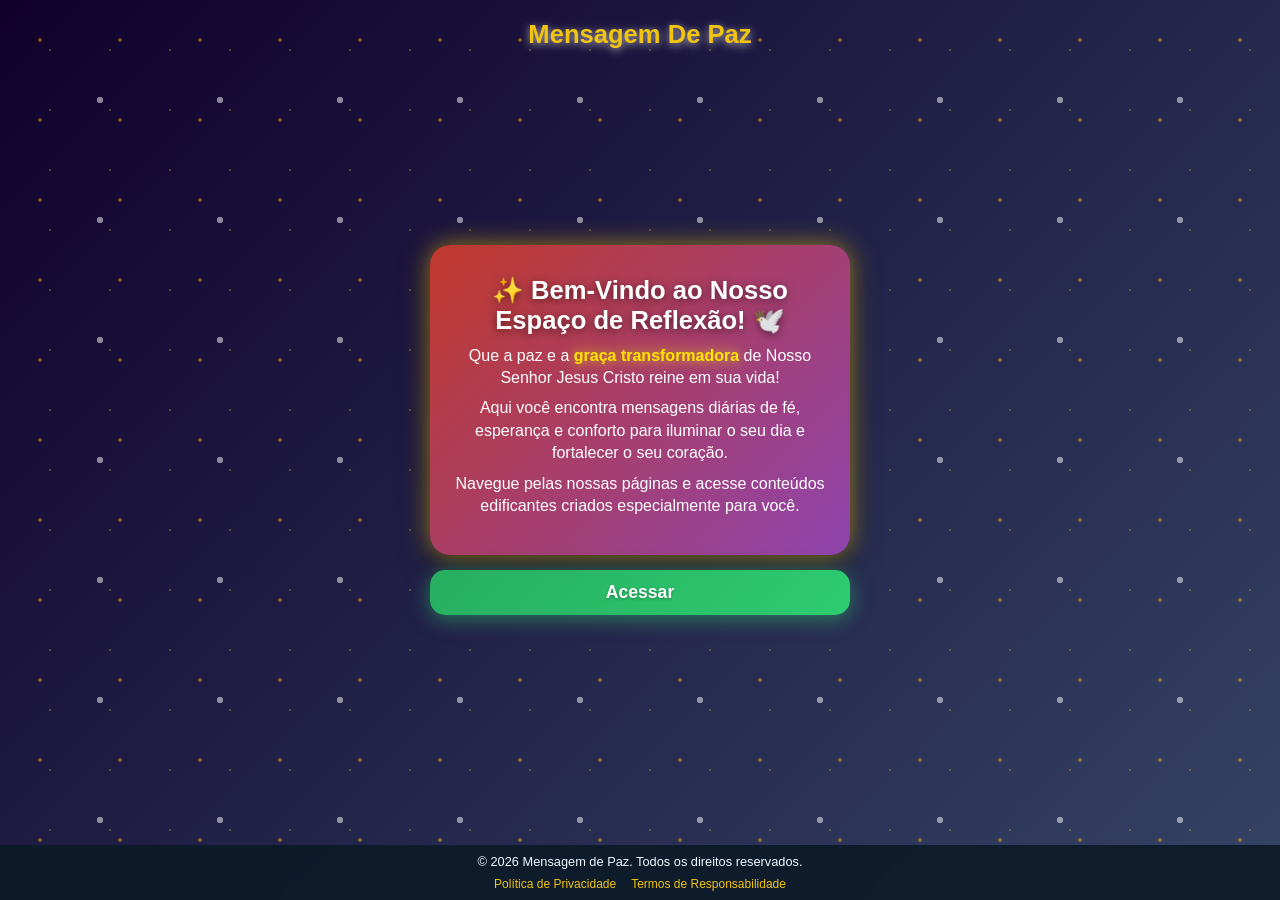
==== index.html @ f3dfa903 "Add files via upload" ====
<!DOCTYPE html>
<html lang="pt-br">
<head>
    <meta charset="UTF-8">
    <meta name="viewport" content="width=device-width, initial-scale=1.0">
    
    <!-- SEO e Indexação para o Google -->
    <meta name="description" content="Mensagem de Paz - Encontre palavras de conforto, esperança e reflexão para o seu coração. Acesse agora!">
    <link rel="canonical" href="https://SEU-DOMINIO-AQUI.com/index.html">
    
    <link rel="stylesheet" href="Mensagem.css">
    <title>Mensagem De Paz - Bem-Vindo!</title>
</head>
<body>
    
    <header>
        <h1>Mensagem De Paz</h1>
    </header>

    <!-- Luzes animadas de fundo -->
    <div class="luzes"></div>

    <!-- Conteúdo Principal -->
    <main class="container">
        <div class="card">
            <h2>✨ Bem-Vindo ao Nosso Espaço de Reflexão! 🕊️</h2>
            <p>Que a paz e a <span class="destaque">graça transformadora</span> de Nosso Senhor Jesus Cristo reine em sua vida!</p>
            <p>Aqui você encontra mensagens diárias de fé, esperança e conforto para iluminar o seu dia e fortalecer o seu coração.</p>
            <p>Navegue pelas nossas páginas e acesse conteúdos edificantes criados especialmente para você.</p>
        </div>
        
        <div class="home">
            <a href="home.html">
                <h3>Acessar </h3>
            </a>
        </div>
    </main>

    <!-- Rodapé obrigatório para conformidade do Google/AdSense -->
    <footer>
        <div class="rodape-conteudo">
            <div class="rodape-coluna">
                <p>&copy; 2026 Mensagem de Paz. Todos os direitos reservados.</p>
                <ul>
                    <li><a href="privacidade.html">Política de Privacidade</a></li>
                    <li><a href="termos.html">Termos de Responsabilidade</a></li>
                </ul>
            </div>
        </div>
    </footer>

</body>
</html>
---- Mensagem.css ----
/* --- Reset Global para evitar estouros de tela --- */
* {
    box-sizing: border-box;
}

/* Fundo dinâmico com gradiente a mover-se */
body {
    background: linear-gradient(-45deg, #0d1b2a, #1b263b, #415a77, #10002b);
    background-size: 400% 400%;
    animation: moverFundo 10s ease infinite;
    color: #ffffff;
    font-family: 'Segoe UI', Tahoma, Geneva, Verdana, sans-serif;
    display: flex;
    flex-direction: column;
    justify-content: center;
    align-items: center;
    min-height: 100vh;
    margin: 0;
    overflow-x: hidden; /* TRAVA A BARRA HORIZONTAL (lados) */
    position: relative;
    padding-bottom: 70px; /* Dá espaço para o rodapé não colar no conteúdo em telas pequenas */
}

header {
    position: absolute;
    top: 15px;
    left: 0;
    width: 100%;
    text-align: center;
    z-index: 20;
}

header h1 {
    font-size: 1.6rem;
    color: #f1c40f;
    text-shadow: 0 2px 8px rgba(250, 248, 248, 0.7);
    margin: 5px;
}

/* Animação do gradiente de fundo */
@keyframes moverFundo {
    0% { background-position: 0% 50%; }
    50% { background-position: 100% 50%; }
    100% { background-position: 0% 50%; }
}

/* Efeito de luzes e brilhos a moverem-se */
.luzes {
    position: fixed; /* Mudado de absolute para fixed para travar na tela */
    width: 100vw;
    height: 100vh;
    top: 0;
    left: 0;
    background-image: 
        radial-gradient(circle, rgba(255, 215, 0, 0.4) 2px, transparent 2px),
        radial-gradient(circle, rgba(255, 255, 255, 0.5) 3px, transparent 3px),
        radial-gradient(circle, rgba(241, 196, 15, 0.3) 1px, transparent 1px);
    background-size: 80px 80px, 120px 120px, 60px 60px;
    background-position: 0 0, 40px 40px, 20px 20px;
    animation: moverLuzes 12s linear infinite;
    pointer-events: none;
    z-index: 1;
}

/* Animação do movimento das luzes */
@keyframes moverLuzes {
    0% { transform: translateY(0) rotate(0deg); }
    100% { transform: translateY(-120px) rotate(5deg); }
}

.container {
    position: relative;
    z-index: 10;
    width: 90%;
    max-width: 420px;
    display: flex;
    flex-direction: column;
    gap: 15px;
    margin-top: 50px;
    margin-bottom: 20px;
}

/* Cartão com brilho pulsante */
.card {
    background: linear-gradient(135deg, #c0392b, #8e44ad);
    padding: 30px 20px;
    border-radius: 20px;
    text-align: center;
    box-shadow: 0 0 25px rgba(241, 196, 15, 0.6), 0 10px 30px rgba(0, 0, 0, 0.5);
    width: 100%;
    animation: pulsarBrilho 3s ease-in-out infinite alternate;
}

/* Destaque mais vibrante para a frase impactante */
.card p .destaque {
    color: #ffe600;
    font-weight: 700;
    text-shadow: 0 0 12px rgba(255, 230, 0, 0.8);
    transition: color 0.3s ease;
}

.card p .destaque:hover {
    color: #ffffff;
}

/* Animação de brilho suave no contorno do cartão */
@keyframes pulsarBrilho {
    0% { box-shadow: 0 0 15px rgba(241, 196, 15, 0.4); }
    100% { box-shadow: 0 0 35px rgba(241, 196, 15, 0.9), 0 0 15px rgba(255, 255, 255, 0.6); }
}

.card h2 {
    font-size: 1.6rem;
    margin-top: 0;
    margin-bottom: 10px;
    text-shadow: 0 2px 8px rgba(0, 0, 0, 0.5);
}

p {
    font-size: 1rem;
    line-height: 1.4;
    margin: 8px 0;
}

/* Bloco do Botão Home */
.home {
    display: flex;
    justify-content: center;
    align-items: center;
    width: 100%;
    background: linear-gradient(135deg, #27ae60, #2ecc71);    
    border-radius: 15px;  
    box-shadow: 0 4px 20px rgba(46, 204, 113, 0.5);
    transition: transform 0.2s, background-color 0.2s, box-shadow 0.2s; 
    animation: pulsarBotao 2s infinite alternate;
}

@keyframes pulsarBotao {
    0% { transform: scale(1); box-shadow: 0 4px 15px rgba(46, 204, 113, 0.4); }
    100% { transform: scale(1.02); box-shadow: 0 6px 25px rgba(46, 204, 113, 0.8); }
}

.home:hover {
    background: linear-gradient(135deg, #2ecc71, #27ae60);
    transform: scale(1.05);
}

.home a {
    text-decoration: none; 
    color: #ffffff;
    width: 100%;
    padding: 12px;
    text-align: center;
    display: block;
}

.home h3 {
    margin: 0;
    color: #ffffff;
    font-size: 1.1rem;
    text-shadow: 0 1px 3px rgba(0, 0, 0, 0.3);
}

/* --- Rodapé Fixo Discreto na Base --- */
footer {
    position: absolute;
    bottom: 0;
    left: 0;
    width: 100%;
    background-color: rgba(13, 27, 42, 0.95);
    backdrop-filter: blur(5px);
    z-index: 20;
    padding: 8px 0;
}

.rodape-conteudo {
    display: flex;
    justify-content: center;
    text-align: center;
}

.rodape-coluna p {
    color: aliceblue;
    font-size: 0.8rem;
    margin: 0 0 3px 0;
}

.rodape-coluna ul {
    list-style: none;
    padding: 0;
    margin: 0;
    display: flex;
    gap: 15px;
    justify-content: center;
}

.rodape-coluna li a {
    text-decoration: none;
    color: #f1c40f;
    font-size: 0.75rem;
    transition: color 0.2s;
}

.rodape-coluna li a:hover {
    color: #ffffff;
    text-decoration: underline;
}

/* --- Responsividade --- */
@media (max-width: 768px) {
    .card {
        padding: 20px 15px;
    }
    
    .card h2 {
        font-size: 1.4rem;
    }

    p {
        font-size: 0.95rem;
    }

    .rodape-coluna ul {
        gap: 10px;
    }
}
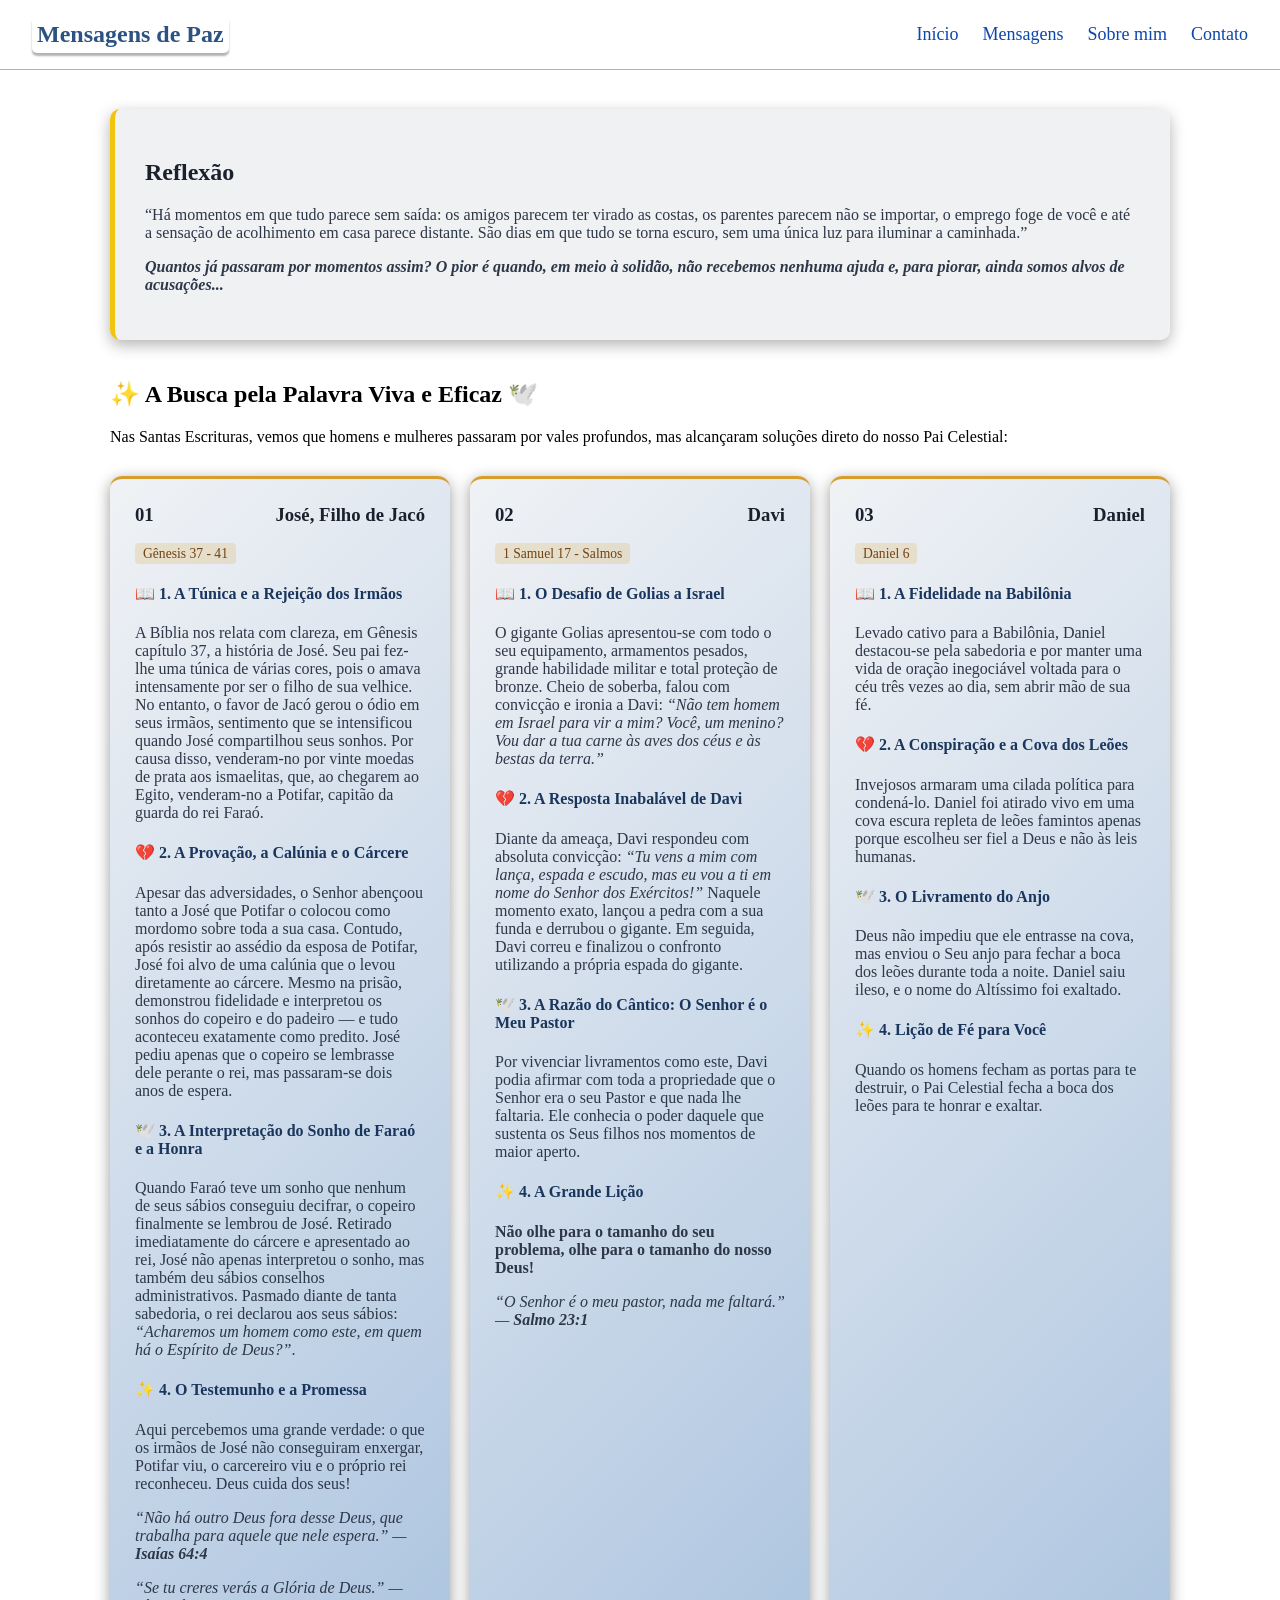
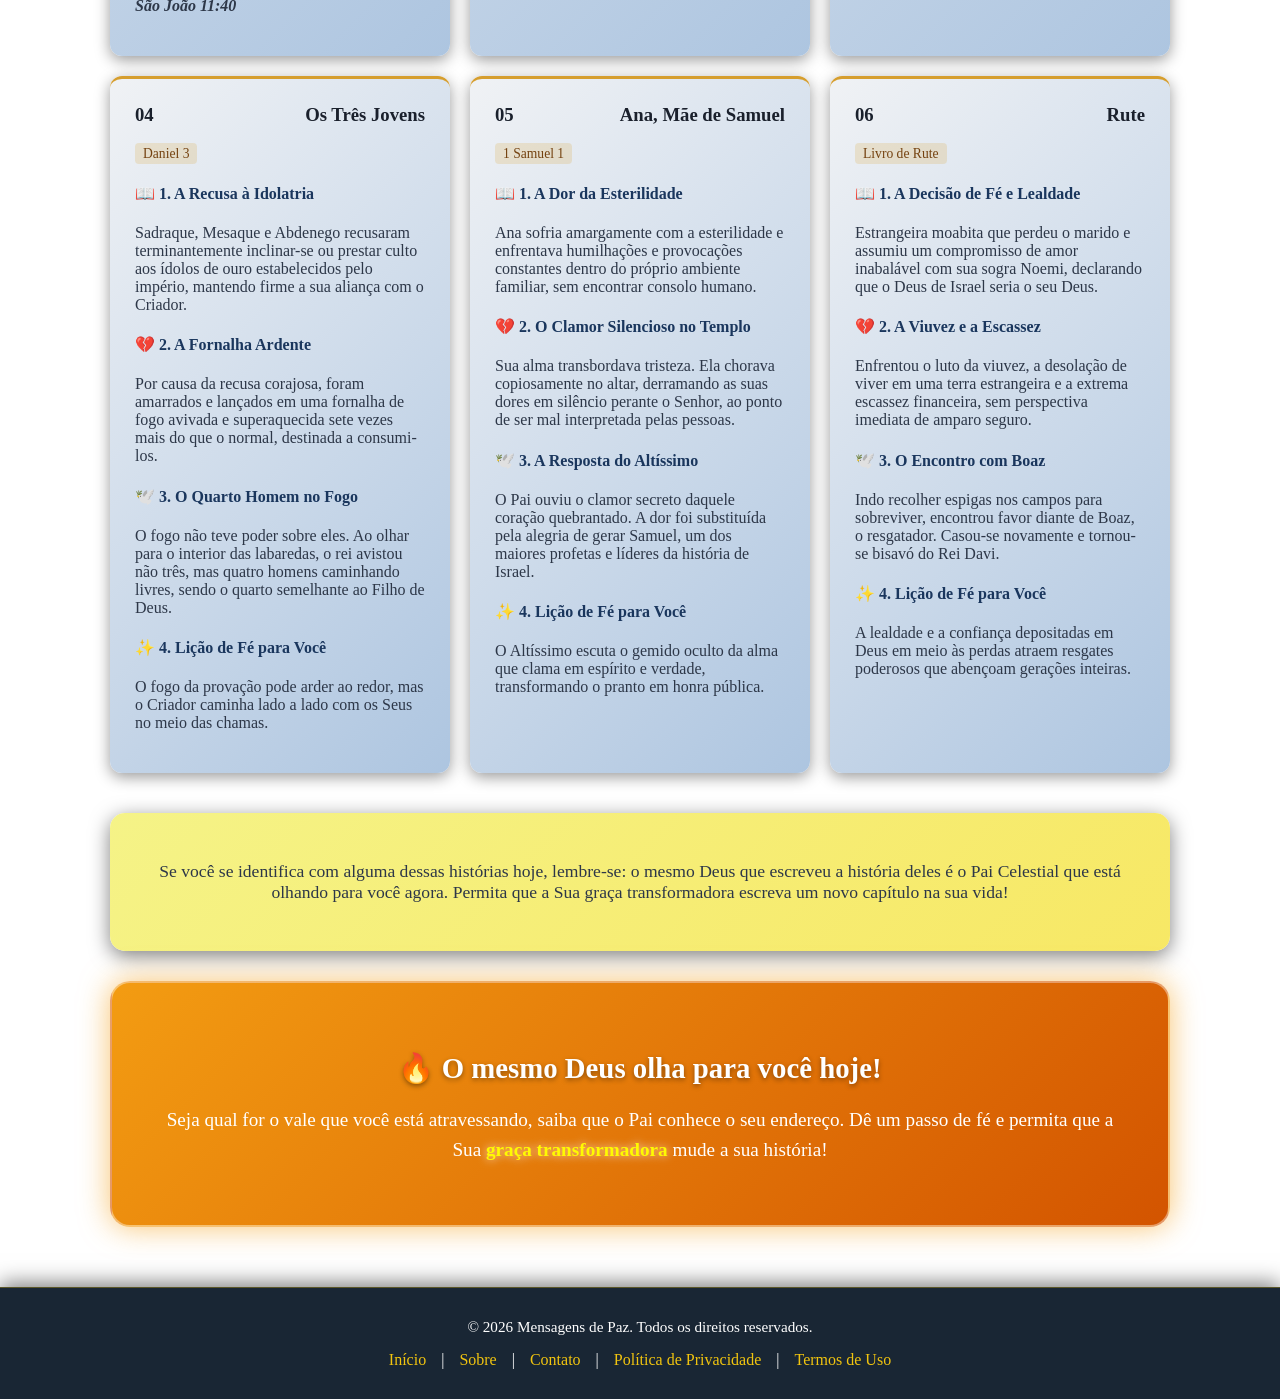
==== commit 09d552a3: "Add files via upload" ====
--- a/index.html
+++ b/index.html
@@ -3,49 +3,255 @@
 <head>
     <meta charset="UTF-8">
     <meta name="viewport" content="width=device-width, initial-scale=1.0">
+    <!-- Meta Descrição (Aparece nos resultados do Google) -->
+    <meta name="description" content="Mensagens de paz, fé e esperança baseadas em histórias bíblicas de superação como José, Davi, Rute e Daniel.">
+    <link rel="canonical" href="https://SEU-DOMINIO-AQUI.com/home.html">
+    <!-- Autor e Palavras-chave -->
+    <meta name="author" content="Mensagem de Paz">
+    <meta name="robots" content="index, follow">
     
-    <!-- SEO e Indexação para o Google -->
-    <meta name="description" content="Mensagem de Paz - Encontre palavras de conforto, esperança e reflexão para o seu coração. Acesse agora!">
-    <link rel="canonical" href="https://SEU-DOMINIO-AQUI.com/index.html">
-    
-    <link rel="stylesheet" href="Mensagem.css">
-    <title>Mensagem De Paz - Bem-Vindo!</title>
+    <link rel="stylesheet" href="home.css">
+    <title>Mensagens de Paz e Esperança | Estudo Bíblico</title>
 </head>
 <body>
-    
-    <header>
-        <h1>Mensagem De Paz</h1>
+
+    <!-- Cabeçalho -->
+    <header class="header-paz">
+        <div class="logo">
+            <h1>Mensagens de Paz</h1>
+        </div>
+        <nav>
+            <menu>
+                <li><a href="home.html">Início</a></li>
+                <li><a href="#mensagens">Mensagens</a></li>
+                <li><a href="sobre.html">Sobre mim</a></li>
+                <li><a href="contato.html">Contato</a></li>
+            </menu>
+        </nav>
     </header>
 
-    <!-- Luzes animadas de fundo -->
-    <div class="luzes"></div>
-
-    <!-- Conteúdo Principal -->
     <main class="container">
-        <div class="card">
-            <h2>✨ Bem-Vindo ao Nosso Espaço de Reflexão! 🕊️</h2>
-            <p>Que a paz e a <span class="destaque">graça transformadora</span> de Nosso Senhor Jesus Cristo reine em sua vida!</p>
-            <p>Aqui você encontra mensagens diárias de fé, esperança e conforto para iluminar o seu dia e fortalecer o seu coração.</p>
-            <p>Navegue pelas nossas páginas e acesse conteúdos edificantes criados especialmente para você.</p>
-        </div>
-        
-        <div class="home">
-            <a href="home.html">
-                <h3>Acessar </h3>
-            </a>
-        </div>
+        <!-- Seção de Introdução (O Desabafo / Realidade) -->
+        <section class="secao-introducao" id="inicio">
+            <div class="card-intro">
+                <h2>Reflexão</h2>
+                <p>“Há momentos em que tudo parece sem saída: os amigos parecem ter virado as costas, os parentes parecem não se importar, o emprego foge de você e até a sensação de acolhimento em casa parece distante. São dias em que tudo se torna escuro, sem uma única luz para iluminar a caminhada.”</p>
+                <p class="pergunta-destaque">Quantos já passaram por momentos assim? O pior é quando, em meio à solidão, não recebemos nenhuma ajuda e, para piorar, ainda somos alvos de acusações...</p>
+            </div>
+        </section>
+
+        <!-- Seção do Corpo da Mensagem (A Busca pela Palavra) -->
+        <section class="secao-corpo" id="mensagens">
+            <div class="titulo-corpo">
+                <h2>✨ A Busca pela Palavra Viva e Eficaz 🕊️</h2>
+                <p>Nas Santas Escrituras, vemos que homens e mulheres passaram por vales profundos, mas alcançaram soluções direto do nosso Pai Celestial:</p>
+            </div>
+
+            <!-- Grid para organizar os cards lado a lado -->
+            <div class="cards-grid">
+                
+                <!-- Card 1: José -->
+                <article class="card-biblia">
+                    <div class="card-header">
+                        <h3><span class="numero-card">01</span> José, Filho de Jacó</h3>
+                        <span class="tag-biblia">Gênesis 37 - 41</span>
+                    </div>
+
+                    <div class="card-bloco historia">
+                        <h4>📖 1. A Túnica e a Rejeição dos Irmãos</h4>
+                        <p>A Bíblia nos relata com clareza, em Gênesis capítulo 37, a história de José. Seu pai fez-lhe uma túnica de várias cores, pois o amava intensamente por ser o filho de sua velhice. No entanto, o favor de Jacó gerou o ódio em seus irmãos, sentimento que se intensificou quando José compartilhou seus sonhos. Por causa disso, venderam-no por vinte moedas de prata aos ismaelitas, que, ao chegarem ao Egito, venderam-no a Potifar, capitão da guarda do rei Faraó.</p>
+                    </div>
+
+                    <div class="card-bloco dor">
+                        <h4>💔 2. A Provação, a Calúnia e o Cárcere</h4>
+                        <p>Apesar das adversidades, o Senhor abençoou tanto a José que Potifar o colocou como mordomo sobre toda a sua casa. Contudo, após resistir ao assédio da esposa de Potifar, José foi alvo de uma calúnia que o levou diretamente ao cárcere. Mesmo na prisão, demonstrou fidelidade e interpretou os sonhos do copeiro e do padeiro — e tudo aconteceu exatamente como predito. José pediu apenas que o copeiro se lembrasse dele perante o rei, mas passaram-se dois anos de espera.</p>
+                    </div>
+
+                    <div class="card-bloco solucao">
+                        <h4>🕊️ 3. A Interpretação do Sonho de Faraó e a Honra</h4>
+                        <p>Quando Faraó teve um sonho que nenhum de seus sábios conseguiu decifrar, o copeiro finalmente se lembrou de José. Retirado imediatamente do cárcere e apresentado ao rei, José não apenas interpretou o sonho, mas também deu sábios conselhos administrativos. Pasmado diante de tanta sabedoria, o rei declarou aos seus sábios: <em>“Acharemos um homem como este, em quem há o Espírito de Deus?”</em>.</p>
+                    </div>
+
+                    <div class="card-bloco licao">
+                        <h4>✨ 4. O Testemunho e a Promessa</h4>
+                        <p>Aqui percebemos uma grande verdade: o que os irmãos de José não conseguiram enxergar, Potifar viu, o carcereiro viu e o próprio rei reconheceu. Deus cuida dos seus!</p>
+                        <div class="versiculos-destaque" style="margin-top: 12px; font-style: italic; color: #f1c40f;">
+                            <p>“Não há outro Deus fora desse Deus, que trabalha para aquele que nele espera.” — <strong>Isaías 64:4</strong></p>
+                            <p style="margin-top: 6px;">“Se tu creres verás a Glória de Deus.” — <strong>São João 11:40</strong></p>
+                        </div>
+                    </div>
+                </article>
+
+                <!-- Card 2: Davi -->
+                <article class="card-biblia">
+                    <div class="card-header">
+                        <h3><span class="numero-card">02</span> Davi</h3>
+                        <span class="tag-biblia">1 Samuel 17 - Salmos</span>
+                    </div>
+
+                    <div class="card-bloco historia">
+                        <h4>📖 1. O Desafio de Golias a Israel</h4>
+                        <p>O gigante Golias apresentou-se com todo o seu equipamento, armamentos pesados, grande habilidade militar e total proteção de bronze. Cheio de soberba, falou com convicção e ironia a Davi: <em>“Não tem homem em Israel para vir a mim? Você, um menino? Vou dar a tua carne às aves dos céus e às bestas da terra.”</em></p>
+                    </div>
+
+                    <div class="card-bloco dor">
+                        <h4>💔 2. A Resposta Inabalável de Davi</h4>
+                        <p>Diante da ameaça, Davi respondeu com absoluta convicção: <em>“Tu vens a mim com lança, espada e escudo, mas eu vou a ti em nome do Senhor dos Exércitos!”</em> Naquele momento exato, lançou a pedra com a sua funda e derrubou o gigante. Em seguida, Davi correu e finalizou o confronto utilizando a própria espada do gigante.</p>
+                    </div>
+
+                    <div class="card-bloco solucao">
+                        <h4>🕊️ 3. A Razão do Cântico: O Senhor é o Meu Pastor</h4>
+                        <p>Por vivenciar livramentos como este, Davi podia afirmar com toda a propriedade que o Senhor era o seu Pastor e que nada lhe faltaria. Ele conhecia o poder daquele que sustenta os Seus filhos nos momentos de maior aperto.</p>
+                    </div>
+
+                    <div class="card-bloco licao">
+                        <h4>✨ 4. A Grande Lição</h4>
+                        <p><strong>Não olhe para o tamanho do seu problema, olhe para o tamanho do nosso Deus!</strong></p>
+                        <div class="versiculos-destaque" style="margin-top: 12px; font-style: italic; color: #f1c40f;">
+                            <p>“O Senhor é o meu pastor, nada me faltará.” — <strong>Salmo 23:1</strong></p>
+                        </div>
+                    </div>
+                </article>
+
+                <!-- Card 3: Daniel -->
+                <article class="card-biblia">
+                    <div class="card-header">
+                        <h3><span class="numero-card">03</span> Daniel</h3>
+                        <span class="tag-biblia">Daniel 6</span>
+                    </div>
+
+                    <div class="card-bloco historia">
+                        <h4>📖 1. A Fidelidade na Babilônia</h4>
+                        <p>Levado cativo para a Babilônia, Daniel destacou-se pela sabedoria e por manter uma vida de oração inegociável voltada para o céu três vezes ao dia, sem abrir mão de sua fé.</p>
+                    </div>
+
+                    <div class="card-bloco dor">
+                        <h4>💔 2. A Conspiração e a Cova dos Leões</h4>
+                        <p>Invejosos armaram uma cilada política para condená-lo. Daniel foi atirado vivo em uma cova escura repleta de leões famintos apenas porque escolheu ser fiel a Deus e não às leis humanas.</p>
+                    </div>
+
+                    <div class="card-bloco solucao">
+                        <h4>🕊️ 3. O Livramento do Anjo</h4>
+                        <p>Deus não impediu que ele entrasse na cova, mas enviou o Seu anjo para fechar a boca dos leões durante toda a noite. Daniel saiu ileso, e o nome do Altíssimo foi exaltado.</p>
+                    </div>
+
+                    <div class="card-bloco licao">
+                        <h4>✨ 4. Lição de Fé para Você</h4>
+                        <p>Quando os homens fecham as portas para te destruir, o Pai Celestial fecha a boca dos leões para te honrar e exaltar.</p>
+                    </div>
+                </article>
+
+                <!-- Card 4: Os Três Jovens -->
+                <article class="card-biblia">
+                    <div class="card-header">
+                        <h3><span class="numero-card">04</span> Os Três Jovens</h3>
+                        <span class="tag-biblia">Daniel 3</span>
+                    </div>
+
+                    <div class="card-bloco historia">
+                        <h4>📖 1. A Recusa à Idolatria</h4>
+                        <p>Sadraque, Mesaque e Abdenego recusaram terminantemente inclinar-se ou prestar culto aos ídolos de ouro estabelecidos pelo império, mantendo firme a sua aliança com o Criador.</p>
+                    </div>
+
+                    <div class="card-bloco dor">
+                        <h4>💔 2. A Fornalha Ardente</h4>
+                        <p>Por causa da recusa corajosa, foram amarrados e lançados em uma fornalha de fogo avivada e superaquecida sete vezes mais do que o normal, destinada a consumi-los.</p>
+                    </div>
+
+                    <div class="card-bloco solucao">
+                        <h4>🕊️ 3. O Quarto Homem no Fogo</h4>
+                        <p>O fogo não teve poder sobre eles. Ao olhar para o interior das labaredas, o rei avistou não três, mas quatro homens caminhando livres, sendo o quarto semelhante ao Filho de Deus.</p>
+                    </div>
+
+                    <div class="card-bloco licao">
+                        <h4>✨ 4. Lição de Fé para Você</h4>
+                        <p>O fogo da provação pode arder ao redor, mas o Criador caminha lado a lado com os Seus no meio das chamas.</p>
+                    </div>
+                </article>
+
+                <!-- Card 5: Ana -->
+                <article class="card-biblia">
+                    <div class="card-header">
+                        <h3><span class="numero-card">05</span> Ana, Mãe de Samuel</h3>
+                        <span class="tag-biblia">1 Samuel 1</span>
+                    </div>
+
+                    <div class="card-bloco historia">
+                        <h4>📖 1. A Dor da Esterilidade</h4>
+                        <p>Ana sofria amargamente com a esterilidade e enfrentava humilhações e provocações constantes dentro do próprio ambiente familiar, sem encontrar consolo humano.</p>
+                    </div>
+
+                    <div class="card-bloco dor">
+                        <h4>💔 2. O Clamor Silencioso no Templo</h4>
+                        <p>Sua alma transbordava tristeza. Ela chorava copiosamente no altar, derramando as suas dores em silêncio perante o Senhor, ao ponto de ser mal interpretada pelas pessoas.</p>
+                    </div>
+
+                    <div class="card-bloco solucao">
+                        <h4>🕊️ 3. A Resposta do Altíssimo</h4>
+                        <p>O Pai ouviu o clamor secreto daquele coração quebrantado. A dor foi substituída pela alegria de gerar Samuel, um dos maiores profetas e líderes da história de Israel.</p>
+                    </div>
+
+                    <div class="card-bloco licao">
+                        <h4>✨ 4. Lição de Fé para Você</h4>
+                        <p>O Altíssimo escuta o gemido oculto da alma que clama em espírito e verdade, transformando o pranto em honra pública.</p>
+                    </div>
+                </article>
+
+                <!-- Card 6: Rute -->
+                <article class="card-biblia">
+                    <div class="card-header">
+                        <h3><span class="numero-card">06</span> Rute</h3>
+                        <span class="tag-biblia">Livro de Rute</span>
+                    </div>
+
+                    <div class="card-bloco historia">
+                        <h4>📖 1. A Decisão de Fé e Lealdade</h4>
+                        <p>Estrangeira moabita que perdeu o marido e assumiu um compromisso de amor inabalável com sua sogra Noemi, declarando que o Deus de Israel seria o seu Deus.</p>
+                    </div>
+
+                    <div class="card-bloco dor">
+                        <h4>💔 2. A Viuvez e a Escassez</h4>
+                        <p>Enfrentou o luto da viuvez, a desolação de viver em uma terra estrangeira e a extrema escassez financeira, sem perspectiva imediata de amparo seguro.</p>
+                    </div>
+
+                    <div class="card-bloco solucao">
+                        <h4>🕊️ 3. O Encontro com Boaz</h4>
+                        <p>Indo recolher espigas nos campos para sobreviver, encontrou favor diante de Boaz, o resgatador. Casou-se novamente e tornou-se bisavó do Rei Davi.</p>
+                    </div>
+
+                    <div class="card-bloco licao">
+                        <h4>✨ 4. Lição de Fé para Você</h4>
+                        <p>A lealdade e a confiança depositadas em Deus em meio às perdas atraem resgates poderosos que abençoam gerações inteiras.</p>
+                    </div>
+                </article>
+
+            </div>
+
+            <!-- Conclusão 1 -->
+            <div class="card-conclusao">
+                <p>Se você se identifica com alguma dessas histórias hoje, lembre-se: o mesmo Deus que escreveu a história deles é o Pai Celestial que está olhando para você agora. Permita que a Sua <span class="destaque">graça transformadora</span> escreva um novo capítulo na sua vida!</p>
+            </div>
+
+            <!-- Conclusão 2 -->
+            <div class="card-chamada-especial">
+                <h3>🔥 O mesmo Deus olha para você hoje!</h3>
+                <p>Seja qual for o vale que você está atravessando, saiba que o Pai conhece o seu endereço. Dê um passo de fé e permita que a Sua <span class="destaque">graça transformadora</span> mude a sua história!</p>
+            </div>
+
+        </section>
     </main>
 
-    <!-- Rodapé obrigatório para conformidade do Google/AdSense -->
-    <footer>
-        <div class="rodape-conteudo">
-            <div class="rodape-coluna">
-                <p>&copy; 2026 Mensagem de Paz. Todos os direitos reservados.</p>
-                <ul>
-                    <li><a href="privacidade.html">Política de Privacidade</a></li>
-                    <li><a href="termos.html">Termos de Responsabilidade</a></li>
-                </ul>
-            </div>
+    <!-- Rodapé -->
+    <footer class="rodape-paz">
+        <div class="container-rodape">
+            <p>&copy; 2026 Mensagens de Paz. Todos os direitos reservados.</p>
+            <nav class="links-rodape">
+                <a href="home.html">Início</a> | 
+                <a href="sobre.html">Sobre</a> | 
+                <a href="contato.html">Contato</a> | 
+                <a href="privacidade.html">Política de Privacidade</a> |
+                <a href="termos.html">Termos de Uso</a>
+            </nav>
         </div>
     </footer>
 
--- a/home.css
+++ b/home.css
@@ -0,0 +1,286 @@
+/* Evita qualquer transbordamento lateral no celular */
+* {
+    box-sizing: border-box;
+}
+
+html, body {
+    max-width: 100%;
+    overflow-x: hidden;
+    margin: 0;
+    padding: 0;
+}
+header {
+    box-shadow: 0 1px 0px rgba(0, 0, 0, 0.3);
+    transition: transform 0.2s, background-color 0.2s, box-shadow 0.2s;
+}
+
+/* Estilização básica do container do cabeçalho */
+.header-paz {
+    display: flex;
+    justify-content: space-between;
+    align-items: center;
+    padding: 1rem 2rem;
+    background-color: #ffffff;
+}
+
+.logo {
+    padding: 5px;
+    box-shadow: 0 3px 2px rgba(0, 0, 0, 0.3);
+    transition: transform 0.2s, background-color 0.2s, box-shadow 0.2s;
+    border-radius: 5px;
+}
+
+.header-paz h1 {
+    margin: 0;
+    font-size: 1.5rem;
+    color: #2c5282;
+}
+
+/* Organização do menu de navegação */
+nav menu {
+    display: flex;
+    gap: 1.5rem;
+    list-style: none;
+    margin: 0;
+    padding: 0;
+}
+
+nav menu a {
+    font-size: 18px;
+    text-decoration: none;
+    color: #0d47aa;
+    font-weight: 500;
+    transition: color 0.2s ease;
+}
+
+nav menu a:hover {
+    color: #0b4685;
+    border-bottom: 2px solid #161616; /* Cria um traço embaixo com 2px de espessura */
+}
+@media (max-width: 768px) {
+    /* Faz o cabeçalho empilhar a logo em cima e o menu embaixo */
+    .header-paz {
+        flex-direction: column;
+        justify-content: center;
+        align-items: center;
+        padding: 15px 10px;
+        gap: 15px;
+    }
+
+    /* Remove a sombra pesada da caixa da logo para ficar mais leve no celular */
+    .logo {
+        text-align: center;
+        padding: 0;
+        box-shadow: none;
+        background: transparent;
+    }
+
+    .header-paz h1 {
+        font-size: 1.4rem;
+        text-align: center;
+    }
+
+    /* Centraliza e organiza os botões do menu logo abaixo */
+    nav menu, nav ul {
+        display: flex;
+        flex-wrap: wrap;
+        justify-content: center;
+        align-items: center;
+        gap: 10px;
+        width: 100%;
+        padding: 0;
+        margin: 0;
+    }
+
+    nav menu a, nav ul a {
+        display: inline-block;
+        font-size: 0.9rem;
+        font-weight: 600;
+        color: #0d47aa;
+        background-color: #f0f4f8;
+        padding: 8px 12px;
+        border-radius: 20px;
+        text-decoration: none;
+    }
+}
+/* Container geral para centralizar */
+.container {
+    max-width: 1100px;
+    margin: 0 auto;
+    padding: 0 20px;
+}
+
+/* Estilo do card de introdução */
+.card-intro {
+    background: rgba(239, 241, 243, 0.95);
+    border-left: 5px solid #f1c40f;
+    padding: 30px;
+    border-radius: 10px;
+    margin: 40px 0;
+    box-shadow: 0 5px 15px rgba(0,0,0,0.3);
+    color: #1a202c;
+}
+
+.card-intro h2 {
+    color: #1a202c;
+}
+
+.card-intro p {
+    color: #2d3748;
+}
+
+.pergunta-destaque {
+    font-style: italic;
+    color: #b7791f; /* Tom de dourado/âmbar mais escuro para garantir legibilidade no fundo claro */
+    font-weight: 600;
+    margin-top: 15px;
+}
+
+/* Organização dos cards bíblicos lado a lado (Grid corrigido para responsividade) */
+.cards-grid {
+    display: grid;
+    grid-template-columns: repeat(auto-fit, minmax(300px, 1fr));
+    gap: 20px;
+    margin-top: 30px;
+}
+
+/* Estilo individual de cada card de personagem */
+.card-biblia {
+    background: linear-gradient(135deg, #f0f2f5, #adc5e0);
+    padding: 25px;
+    border-radius: 12px;
+    box-shadow: 0 4px 15px rgba(0,0,0,0.4);
+    transition: transform 0.3s ease, box-shadow 0.3s ease;
+    border-top: 3px solid #d69e2e;
+    color: #1a202c;
+}
+
+.card-biblia:hover {
+    transform: translateY(-5px);
+    box-shadow: 0 8px 25px rgba(214, 158, 46, 0.3);
+}
+
+.card-biblia h3 {
+    color: #1a202c; /* Alterado para escuro para garantir alta legibilidade */
+    margin-top: 0;
+    display: flex;
+    justify-content: space-between;
+    align-items: center;
+}
+
+.card-biblia p {
+    color: #2d3748;
+}
+
+.card-biblia h4 {
+    color: #1a365d;
+}
+
+.tag-biblia {
+    font-size: 0.85rem;
+    background-color: rgba(214, 158, 46, 0.2);
+    padding: 3px 8px;
+    border-radius: 4px;
+    color: #744210;
+}
+
+/* Estilo Único e Diferente para o Último Bloco de Chamada */
+.card-chamada-especial {
+    background: linear-gradient(135deg, #f39c12, #d35400); /* Tons de âmbar e dourado vibrante */
+    color: #ffffff;
+    padding: 40px;
+    border-radius: 20px;
+    text-align: center;
+    margin-top: 30px;
+    box-shadow: 0 0 30px rgba(243, 156, 18, 0.6);
+    border: 2px solid rgba(255, 255, 255, 0.4);
+    animation: pulsarDourado 3s ease-in-out infinite alternate;
+}
+
+.card-chamada-especial h3 {
+    font-size: 1.8rem;
+    margin-bottom: 15px;
+    text-shadow: 0 2px 5px rgba(0, 0, 0, 0.4);
+    color: #ffffff;
+}
+
+.card-chamada-especial p {
+    font-size: 1.2rem;
+    line-height: 1.6;
+    color: #ffffff;
+}
+
+.card-chamada-especial .destaque {
+    color: #fffb00;
+    font-weight: bold;
+    text-shadow: 0 0 10px rgba(255, 255, 255, 0.8);
+}
+
+/* Animação suave para o card especial se destacar */
+@keyframes pulsarDourado {
+    0% { transform: scale(1); box-shadow: 0 0 20px rgba(243, 156, 18, 0.4); }
+    100% { transform: scale(1.02); box-shadow: 0 0 35px rgba(243, 156, 18, 0.8); }
+}
+
+/* Card de Conclusão */
+.card-conclusao {
+    background: linear-gradient(135deg, #f5f387, #f7e865);
+    padding: 30px;
+    border-radius: 15px;
+    text-align: center;
+    margin-top: 40px;
+    box-shadow: 0 5px 20px rgba(0,0,0,0.5);
+    font-size: 1.1rem;
+    color: #2d3748;
+}
+
+/* ===================================================
+   RODAPÉ (FOOTER) - ESTILO CELESTIAL DOURADO
+   =================================================== */
+.rodape-paz {
+    color: #ffffff;
+    background: rgba(13, 27, 42, 0.95);
+    border-top: 1px solid rgba(241, 196, 15, 0.3);
+    box-shadow: 0 -4px 20px rgba(0, 0, 0, 0.5);
+    padding: 30px 20px;
+    margin-top: 60px;
+    text-align: center;
+    position: relative;
+    z-index: 10;
+}
+
+.container-rodape {
+    max-width: 1100px;
+    margin: 0 auto;
+    display: flex;
+    flex-direction: column;
+    align-items: center;
+    gap: 15px;
+}
+
+.container-rodape p {
+    color: #ffffff;
+    font-size: 0.95rem;
+    margin: 0;
+}
+
+/* Links do Rodapé (Importante para SEO e navegação) */
+.links-rodape {
+    display: flex;
+    gap: 15px;
+    flex-wrap: wrap;
+    justify-content: center;
+}
+
+.links-rodape a {
+    color: #f1c40f;
+    text-decoration: none;
+    font-size: 1rem;
+    font-weight: 500;
+    transition: color 0.3s ease, text-shadow 0.3s ease;
+}
+
+.links-rodape a:hover {
+    color: #ffffff;
+    text-shadow: 0 0 10px rgba(241, 196, 15, 0.9);
+}
